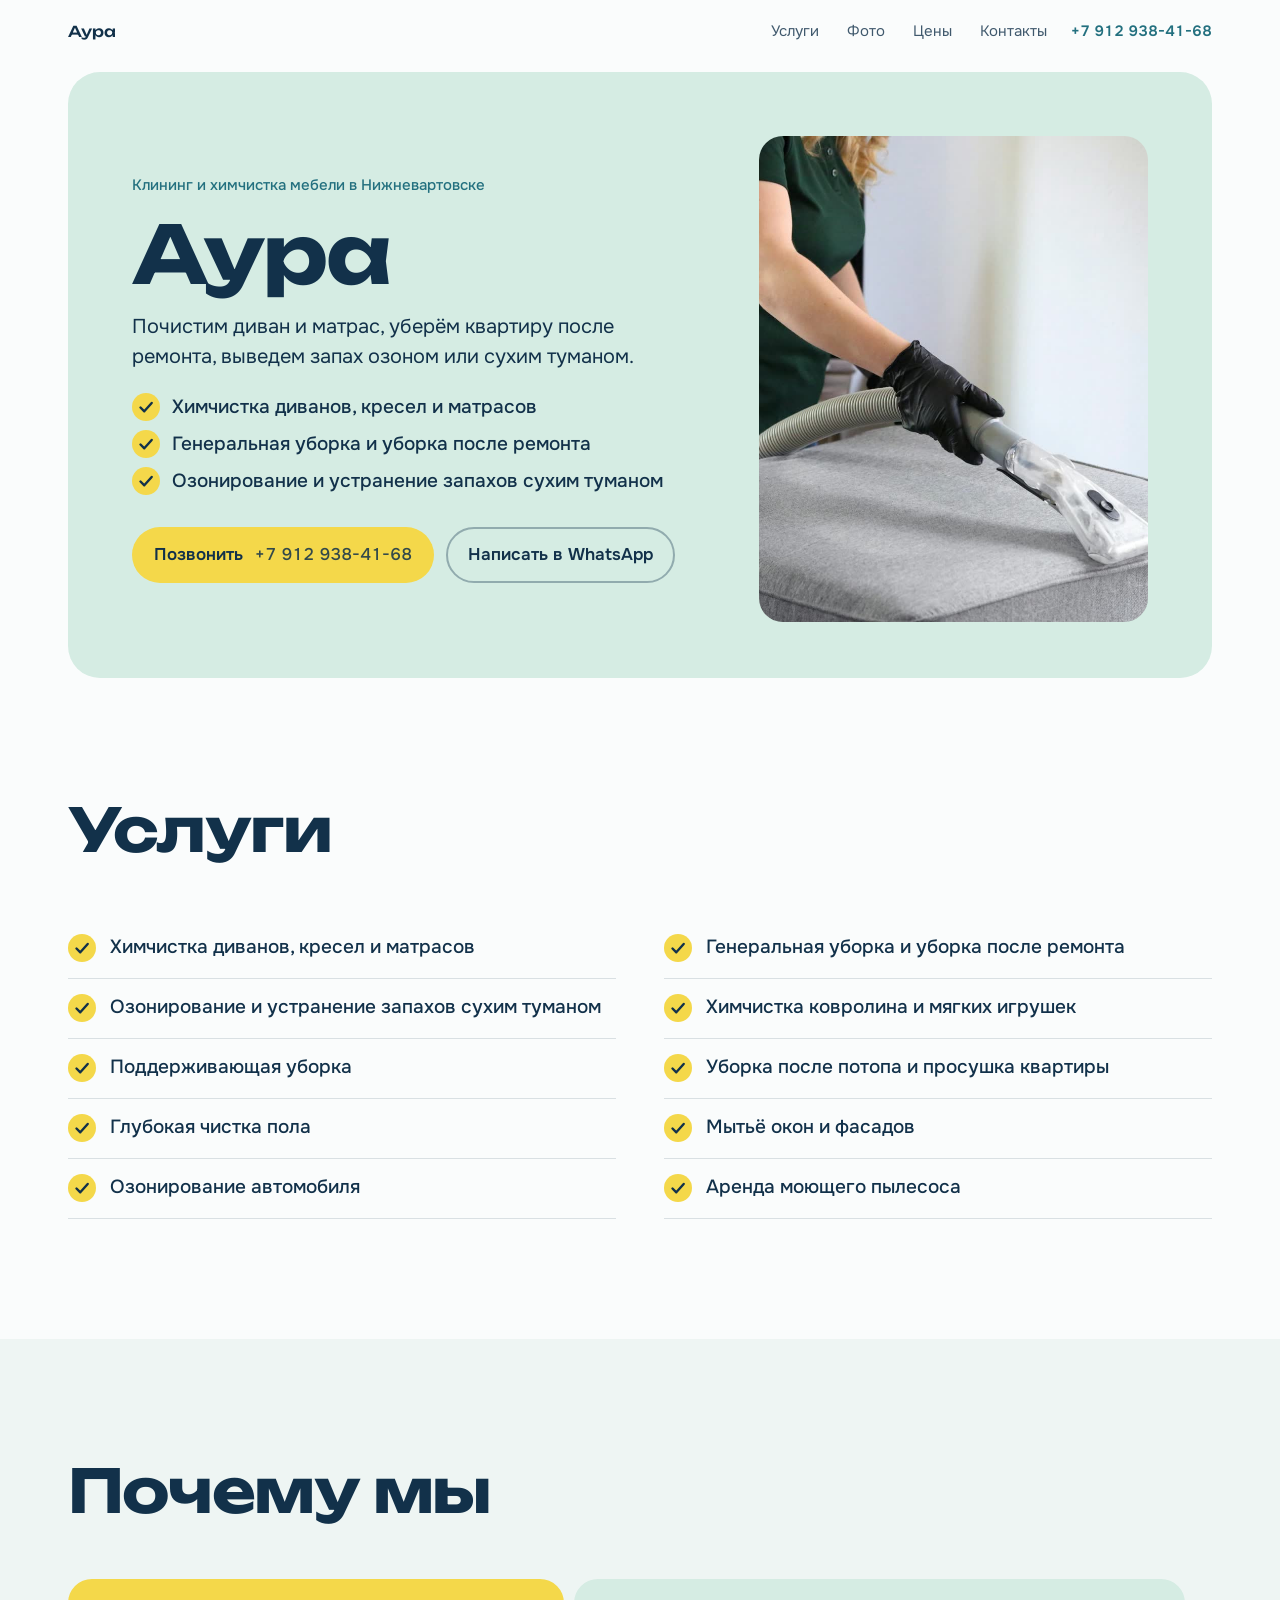
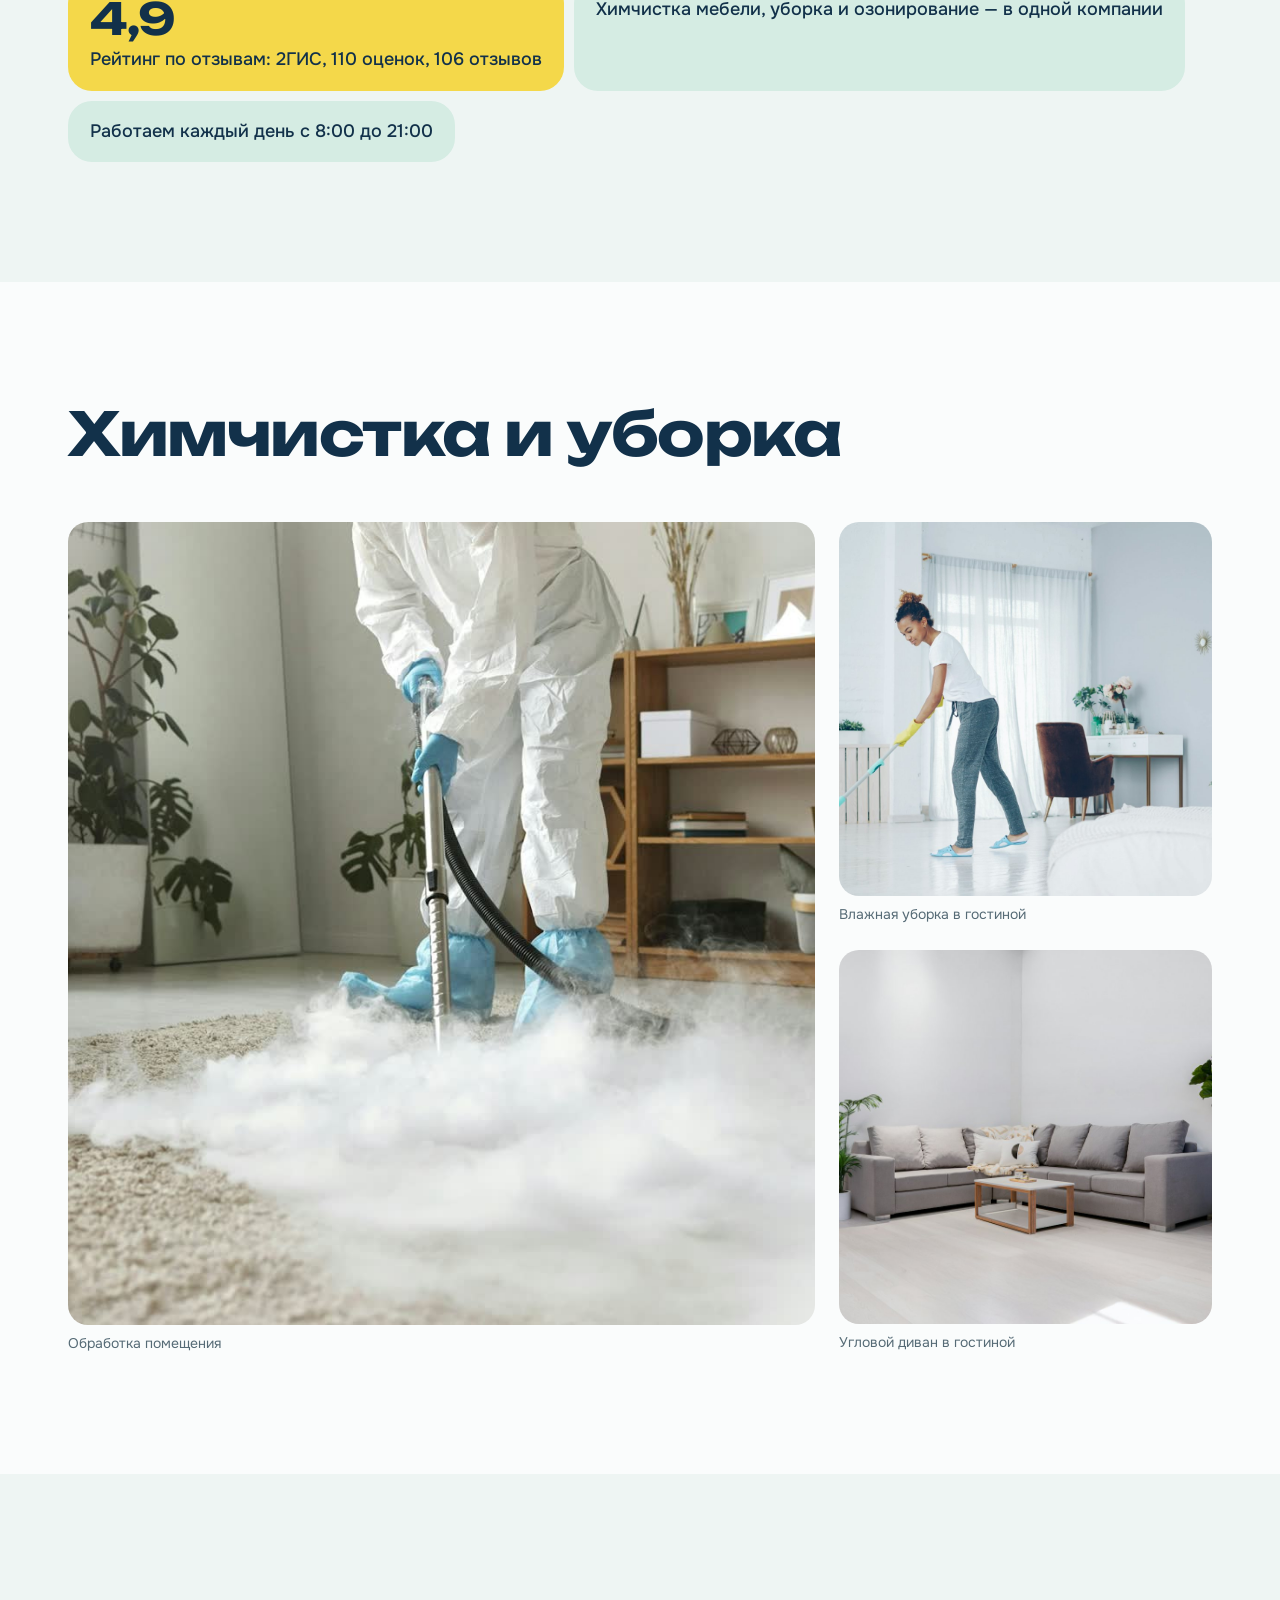
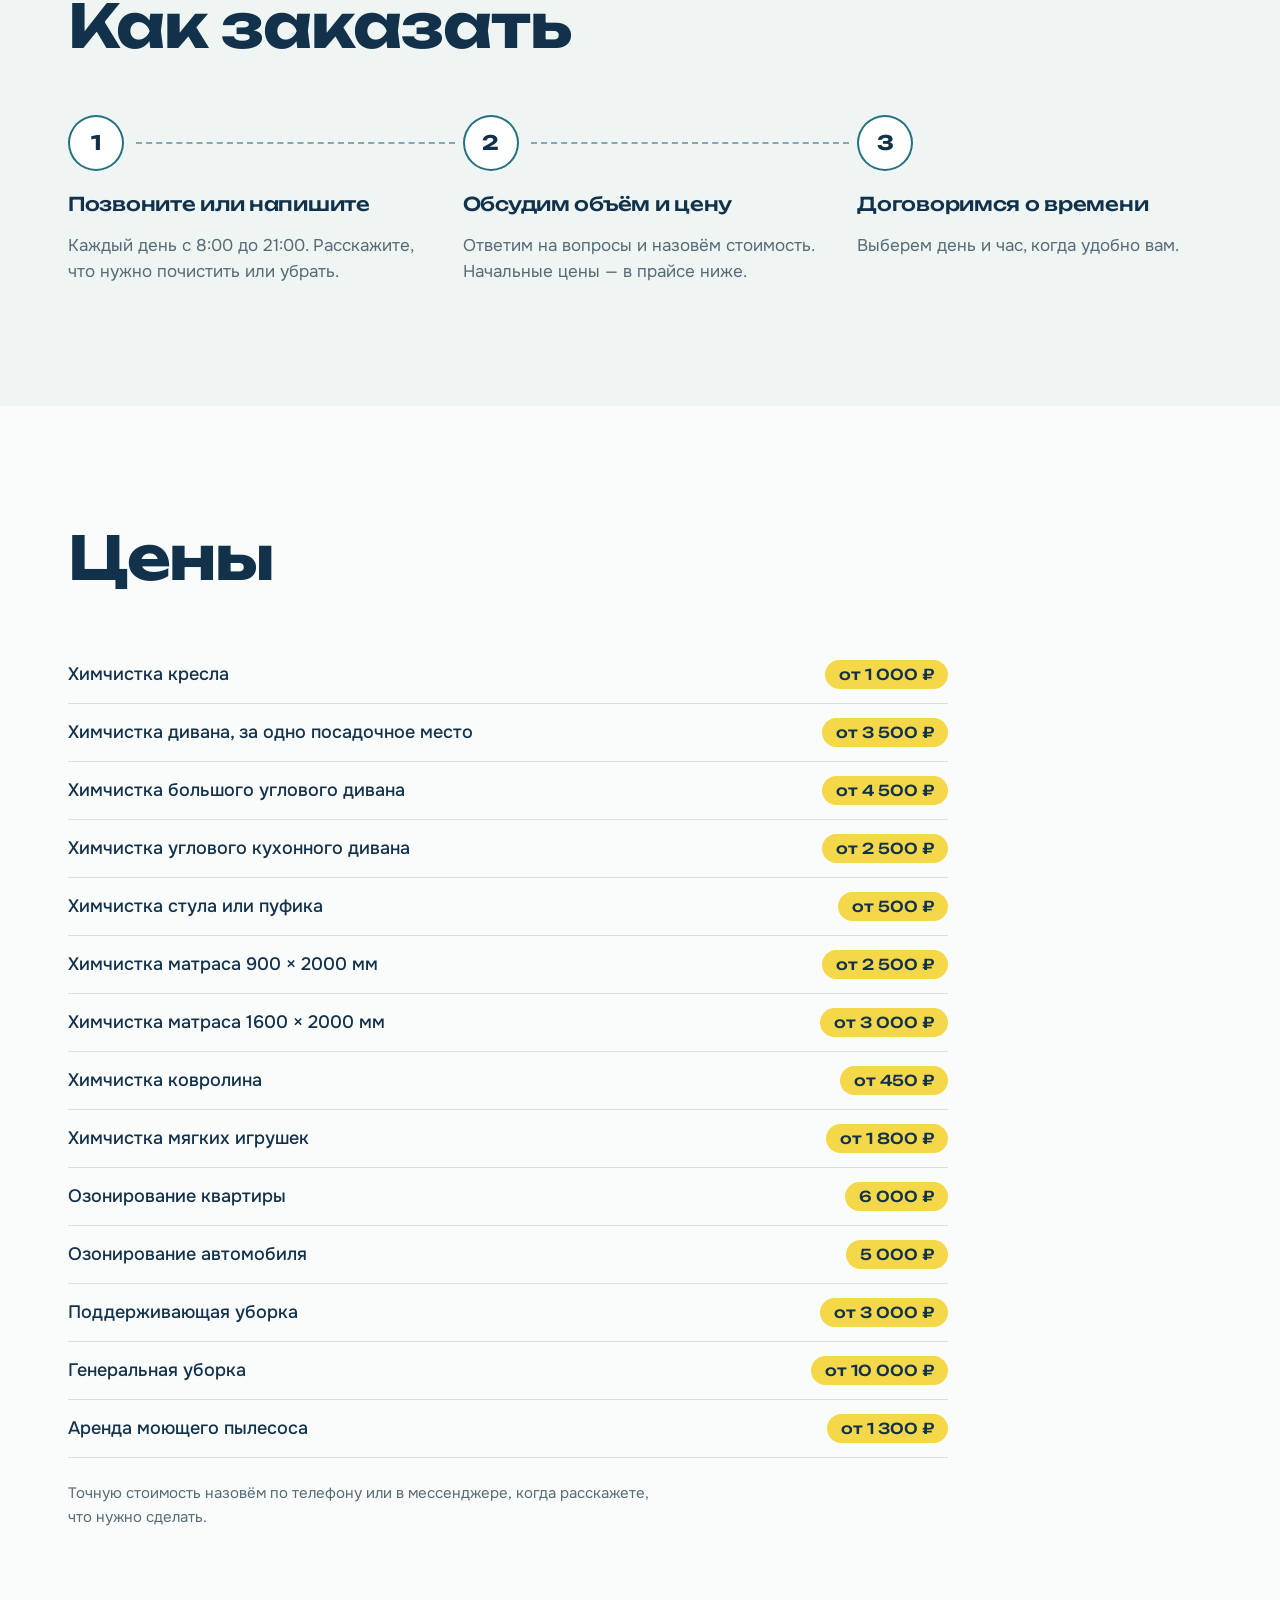
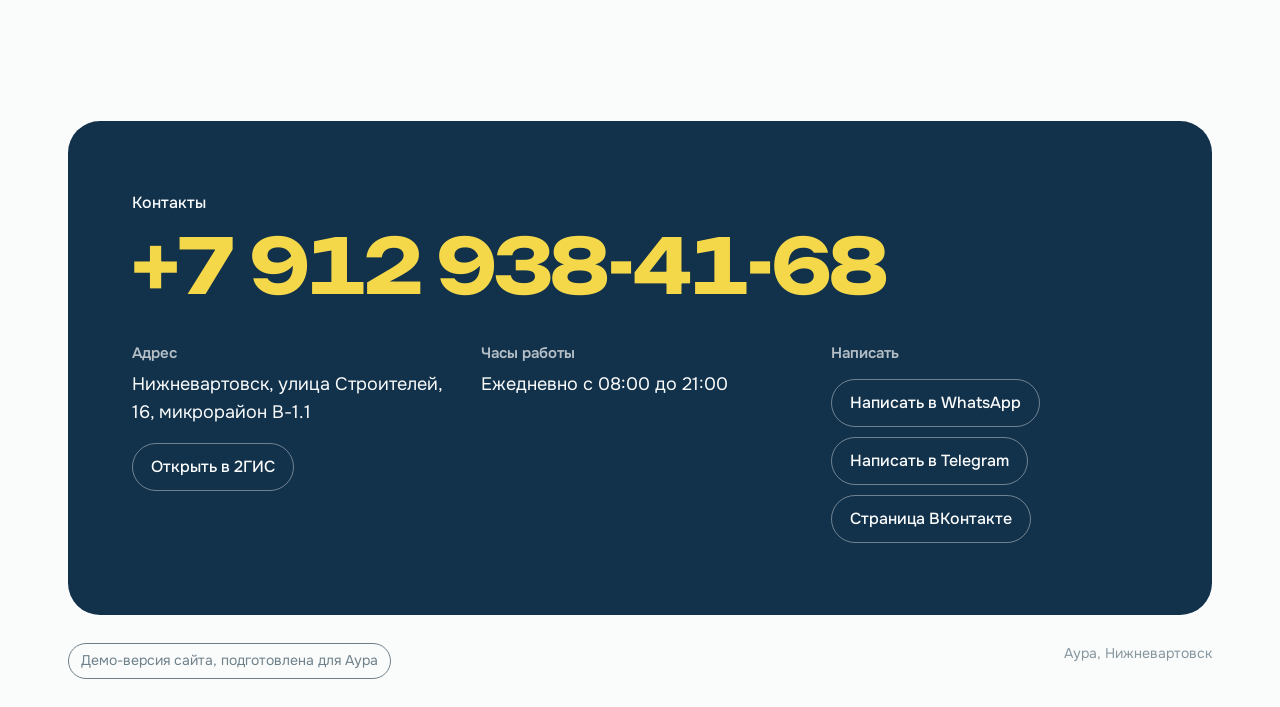
==== aura-klining-himchistka/index.html @ a1e63f05 "Демо: fabrika-stirki-kovrov-nv, aura-klining-himchistka Co-Authored-By: Claude Opus 5.5 <noreply@ant" ====
<!doctype html>
<html lang="ru" class="no-js">
<head>
<meta charset="utf-8">
<meta name="viewport" content="width=device-width, initial-scale=1, viewport-fit=cover">
<meta name="robots" content="noindex, nofollow">
<title>Аура — Нижневартовск</title>
<meta name="description" content="Клининг и химчистка мебели в Нижневартовске. Химчистка диванов, кресел и матрасов, Генеральная уборка и уборка после ремонта, Озонирование и устранение запахов сухим туманом Телефон +7 912 938-41-68.">
<meta name="theme-color" content="#FAFCFC">
<meta name="format-detection" content="telephone=no">
<link rel="preload" href="assets/fonts/unbounded-cyrillic-700-normal.woff2" as="font" type="font/woff2" crossorigin>
<link rel="preload" href="assets/fonts/onest-cyrillic-400-normal.woff2" as="font" type="font/woff2" crossorigin>
<link rel="stylesheet" href="assets/site.css">
<script>document.documentElement.className='js';</script>
</head>
<body class="theme-yasno">
<a class="skip" href="#main">К содержанию</a>

<header class="top">
  <div class="wrap top__in">
    <a class="top__brand" href="#top">Аура</a>
    <nav class="top__nav" aria-label="Разделы"><a href="#uslugi">Услуги</a><a href="#foto">Фото</a><a href="#ceny">Цены</a><a href="#kontakty">Контакты</a></nav>
    <a class="top__phone" href="tel:+79129384168">+7 912 938-41-68</a>
  </div>
</header>

<main id="main">
  <section class="hero" id="top">
    <div class="wrap hero__in">
      <div class="hero__text">
        <p class="hero__kicker" data-hero="1">Клининг и химчистка мебели в Нижневартовске</p>
        <h1 class="hero__title " data-hero="2">Аура</h1>
        <div class="dim" aria-hidden="true" data-hero="3"><i class="dim__t"></i><span class="dim__label">Нижневартовск</span><i class="dim__t"></i></div>
        <p class="hero__lead" data-hero="4">Почистим диван и матрас, уберём квартиру после ремонта, выведем запах озоном или сухим туманом.</p>
        <ul class="checks checks--hero" data-hero="5"><li style="--i:0"><svg class="check" viewBox="0 0 28 28" aria-hidden="true"><circle cx="14" cy="14" r="14"/><path d="M8.5 14.5l3.8 3.8 7.4-8.3"/></svg><span>Химчистка диванов, кресел и матрасов</span></li>
<li style="--i:1"><svg class="check" viewBox="0 0 28 28" aria-hidden="true"><circle cx="14" cy="14" r="14"/><path d="M8.5 14.5l3.8 3.8 7.4-8.3"/></svg><span>Генеральная уборка и уборка после ремонта</span></li>
<li style="--i:2"><svg class="check" viewBox="0 0 28 28" aria-hidden="true"><circle cx="14" cy="14" r="14"/><path d="M8.5 14.5l3.8 3.8 7.4-8.3"/></svg><span>Озонирование и устранение запахов сухим туманом</span></li></ul>
        <div class="hero__actions" data-hero="6">
          <a class="btn btn--primary" href="tel:+79129384168"><span class="btn__label">Позвонить</span><span class="btn__sub">+7 912 938-41-68</span></a>
          <a class="btn btn--ghost" href="https://wa.me/79163300329" target="_blank" rel="noopener">Написать в WhatsApp</a>
        </div>
      </div>
      <div class="hero__art hero__art--yasno" data-hero="art"><figure class="hero__photo"><img src="assets/img/hero-1.jpg" alt="Мастер в перчатках чистит серый пуф насадкой моющего пылесоса" width="960" height="960" fetchpriority="high" decoding="async" sizes="(min-width:960px) 40vw, 92vw"></figure></div>
    </div>
  </section>

  <section class="sec sec--services" id="uslugi">
    <div class="wrap">
      <h2 class="sec__title" data-reveal>Услуги</h2>
      <ul class="services" data-reveal><li class="services__item"><svg class="check" viewBox="0 0 28 28" aria-hidden="true"><circle cx="14" cy="14" r="14"/><path d="M8.5 14.5l3.8 3.8 7.4-8.3"/></svg><span>Химчистка диванов, кресел и матрасов</span></li>
<li class="services__item"><svg class="check" viewBox="0 0 28 28" aria-hidden="true"><circle cx="14" cy="14" r="14"/><path d="M8.5 14.5l3.8 3.8 7.4-8.3"/></svg><span>Генеральная уборка и уборка после ремонта</span></li>
<li class="services__item"><svg class="check" viewBox="0 0 28 28" aria-hidden="true"><circle cx="14" cy="14" r="14"/><path d="M8.5 14.5l3.8 3.8 7.4-8.3"/></svg><span>Озонирование и устранение запахов сухим туманом</span></li>
<li class="services__item"><svg class="check" viewBox="0 0 28 28" aria-hidden="true"><circle cx="14" cy="14" r="14"/><path d="M8.5 14.5l3.8 3.8 7.4-8.3"/></svg><span>Химчистка ковролина и мягких игрушек</span></li>
<li class="services__item"><svg class="check" viewBox="0 0 28 28" aria-hidden="true"><circle cx="14" cy="14" r="14"/><path d="M8.5 14.5l3.8 3.8 7.4-8.3"/></svg><span>Поддерживающая уборка</span></li>
<li class="services__item"><svg class="check" viewBox="0 0 28 28" aria-hidden="true"><circle cx="14" cy="14" r="14"/><path d="M8.5 14.5l3.8 3.8 7.4-8.3"/></svg><span>Уборка после потопа и просушка квартиры</span></li>
<li class="services__item"><svg class="check" viewBox="0 0 28 28" aria-hidden="true"><circle cx="14" cy="14" r="14"/><path d="M8.5 14.5l3.8 3.8 7.4-8.3"/></svg><span>Глубокая чистка пола</span></li>
<li class="services__item"><svg class="check" viewBox="0 0 28 28" aria-hidden="true"><circle cx="14" cy="14" r="14"/><path d="M8.5 14.5l3.8 3.8 7.4-8.3"/></svg><span>Мытьё окон и фасадов</span></li>
<li class="services__item"><svg class="check" viewBox="0 0 28 28" aria-hidden="true"><circle cx="14" cy="14" r="14"/><path d="M8.5 14.5l3.8 3.8 7.4-8.3"/></svg><span>Озонирование автомобиля</span></li>
<li class="services__item"><svg class="check" viewBox="0 0 28 28" aria-hidden="true"><circle cx="14" cy="14" r="14"/><path d="M8.5 14.5l3.8 3.8 7.4-8.3"/></svg><span>Аренда моющего пылесоса</span></li></ul>
    </div>
  </section>

  <section class="sec sec--facts sec--alt" id="pochemu-my">
    <div class="wrap">
      <h2 class="sec__title" data-reveal>Почему мы</h2>
      <ul class="facts" data-reveal><li class="facts__item facts__item--rating"><span class="facts__num">4,9</span>Рейтинг по отзывам: 2ГИС, 110 оценок, 106 отзывов</li>
<li class="facts__item">Химчистка мебели, уборка и озонирование — в одной компании</li>
<li class="facts__item">Работаем каждый день с 8:00 до 21:00</li></ul>
    </div>
  </section>

  <section class="sec sec--gallery" id="foto">
    <div class="wrap">
      <h2 class="sec__title" data-reveal>Химчистка и уборка</h2>
      <div class="gallery" data-reveal><figure class="gallery__item"><span class="gallery__frame"><img src="assets/img/work-1.jpg" alt="Человек в защитном костюме обрабатывает ковёр в комнате, по полу стелется туман" width="860" height="924" loading="lazy" decoding="async" sizes="(min-width:960px) 33vw, 50vw"></span><figcaption class="gallery__cap">Обработка помещения</figcaption></figure>
<figure class="gallery__item"><span class="gallery__frame"><img src="assets/img/work-2.jpg" alt="Девушка моет пол в светлой гостиной" width="1000" height="1000" loading="lazy" decoding="async" sizes="(min-width:960px) 33vw, 50vw"></span><figcaption class="gallery__cap">Влажная уборка в гостиной</figcaption></figure>
<figure class="gallery__item"><span class="gallery__frame"><img src="assets/img/work-3.jpg" alt="Серый угловой диван и журнальный столик в светлой комнате" width="800" height="800" loading="lazy" decoding="async" sizes="(min-width:960px) 33vw, 50vw"></span><figcaption class="gallery__cap">Угловой диван в гостиной</figcaption></figure></div>
    </div>
  </section>

  <section class="sec sec--steps sec--alt" id="kak-zakazat">
    <div class="wrap">
      <h2 class="sec__title" data-reveal>Как заказать</h2>
      <ol class="steps" data-reveal><li class="steps__item"><span class="steps__num">1</span><h3 class="steps__title">Позвоните или напишите</h3><p class="steps__text">Каждый день с 8:00 до 21:00. Расскажите, что нужно почистить или убрать.</p></li>
<li class="steps__item"><span class="steps__num">2</span><h3 class="steps__title">Обсудим объём и цену</h3><p class="steps__text">Ответим на вопросы и назовём стоимость. Начальные цены — в прайсе ниже.</p></li>
<li class="steps__item"><span class="steps__num">3</span><h3 class="steps__title">Договоримся о времени</h3><p class="steps__text">Выберем день и час, когда удобно вам.</p></li></ol>
    </div>
  </section>

  <section class="sec sec--prices" id="ceny">
    <div class="wrap">
      <h2 class="sec__title" data-reveal>Цены</h2>
      <div class="prices" data-reveal>
        <dl class="prices__list"><div class="prices__row"><dt>Химчистка кресла</dt><dd>от 1 000 ₽</dd></div>
<div class="prices__row"><dt>Химчистка дивана, за одно посадочное место</dt><dd>от 3 500 ₽</dd></div>
<div class="prices__row"><dt>Химчистка большого углового дивана</dt><dd>от 4 500 ₽</dd></div>
<div class="prices__row"><dt>Химчистка углового кухонного дивана</dt><dd>от 2 500 ₽</dd></div>
<div class="prices__row"><dt>Химчистка стула или пуфика</dt><dd>от 500 ₽</dd></div>
<div class="prices__row"><dt>Химчистка матраса 900 × 2000 мм</dt><dd>от 2 500 ₽</dd></div>
<div class="prices__row"><dt>Химчистка матраса 1600 × 2000 мм</dt><dd>от 3 000 ₽</dd></div>
<div class="prices__row"><dt>Химчистка ковролина</dt><dd>от 450 ₽</dd></div>
<div class="prices__row"><dt>Химчистка мягких игрушек</dt><dd>от 1 800 ₽</dd></div>
<div class="prices__row"><dt>Озонирование квартиры</dt><dd>6 000 ₽</dd></div>
<div class="prices__row"><dt>Озонирование автомобиля</dt><dd>5 000 ₽</dd></div>
<div class="prices__row"><dt>Поддерживающая уборка</dt><dd>от 3 000 ₽</dd></div>
<div class="prices__row"><dt>Генеральная уборка</dt><dd>от 10 000 ₽</dd></div>
<div class="prices__row"><dt>Аренда моющего пылесоса</dt><dd>от 1 300 ₽</dd></div></dl>
        <p class="prices__note">Точную стоимость назовём по телефону или в мессенджере, когда расскажете, что нужно сделать.</p>
      </div>
    </div>
  </section>

  <section class="sec sec--contacts" id="kontakty">
    <div class="wrap contacts">
      <h2 class="sec__title" data-reveal>Контакты</h2>
      <a class="contacts__phone" href="tel:+79129384168" data-reveal>+7 912 938-41-68</a>
      <div class="contacts__grid" data-reveal>
        <div class="contacts__item">
          <h3 class="contacts__label">Адрес</h3>
          <p class="contacts__value">Нижневартовск, улица Строителей, 16, микрорайон В-1.1</p>
          <p class="contacts__links"><a href="https://2gis.ru/nizhnevartovsk/firm/70000001079610407" target="_blank" rel="noopener">Открыть в 2ГИС</a></p>
        </div>
        <div class="contacts__item">
          <h3 class="contacts__label">Часы работы</h3>
          <p class="contacts__value contacts__hours">Ежедневно с 08:00 до 21:00</p>
        </div>
        <div class="contacts__item">
          <h3 class="contacts__label">Написать</h3>
          <p class="contacts__links"><a href="https://wa.me/79163300329" target="_blank" rel="noopener">Написать в WhatsApp</a>
<a href="https://t.me/+79163300329" target="_blank" rel="noopener">Написать в Telegram</a>
<a href="https://vk.com/auracleaningcompany" target="_blank" rel="noopener">Страница ВКонтакте</a></p>
        </div>
      </div>
    </div>
  </section>
</main>

<footer class="foot">
  <div class="wrap foot__in">
    <p class="foot__badge">Демо-версия сайта, подготовлена для Аура</p>
    <p class="foot__copy">Аура, Нижневартовск</p>
  </div>
</footer>

<nav class="dock" aria-label="Быстрая связь">
  <a class="dock__btn dock__btn--call" href="tel:+79129384168">Позвонить</a>
  <a class="dock__btn dock__btn--msg" href="https://wa.me/79163300329" target="_blank" rel="noopener">WhatsApp</a>
</nav>

<script src="assets/site.js" defer></script>
</body>
</html>
---- aura-klining-himchistka/assets/site.css ----
/* yasno — собрано design/build.mjs */
@font-face{font-family:'Unbounded';font-style:normal;font-weight:500;font-display:swap;src:url(fonts/unbounded-cyrillic-500-normal.woff2) format('woff2');unicode-range:U+0301,U+0400-045F,U+0490-0491,U+04B0-04B1,U+2116}
@font-face{font-family:'Unbounded';font-style:normal;font-weight:500;font-display:swap;src:url(fonts/unbounded-latin-ext-500-normal.woff2) format('woff2');unicode-range:U+0100-02BA,U+02BD-02C5,U+02C7-02CC,U+02CE-02D7,U+02DD-02FF,U+0304,U+0308,U+0329,U+1D00-1DBF,U+1E00-1E9F,U+1EF2-1EFF,U+2020,U+20A0-20AB,U+20AD-20C0,U+2113,U+2C60-2C7F,U+A720-A7FF}
@font-face{font-family:'Unbounded';font-style:normal;font-weight:500;font-display:swap;src:url(fonts/unbounded-latin-500-normal.woff2) format('woff2');unicode-range:U+0000-00FF,U+0131,U+0152-0153,U+02BB-02BC,U+02C6,U+02DA,U+02DC,U+0304,U+0308,U+0329,U+2000-206F,U+20AC,U+2122,U+2191,U+2193,U+2212,U+2215,U+FEFF,U+FFFD}
@font-face{font-family:'Unbounded';font-style:normal;font-weight:700;font-display:swap;src:url(fonts/unbounded-cyrillic-700-normal.woff2) format('woff2');unicode-range:U+0301,U+0400-045F,U+0490-0491,U+04B0-04B1,U+2116}
@font-face{font-family:'Unbounded';font-style:normal;font-weight:700;font-display:swap;src:url(fonts/unbounded-latin-ext-700-normal.woff2) format('woff2');unicode-range:U+0100-02BA,U+02BD-02C5,U+02C7-02CC,U+02CE-02D7,U+02DD-02FF,U+0304,U+0308,U+0329,U+1D00-1DBF,U+1E00-1E9F,U+1EF2-1EFF,U+2020,U+20A0-20AB,U+20AD-20C0,U+2113,U+2C60-2C7F,U+A720-A7FF}
@font-face{font-family:'Unbounded';font-style:normal;font-weight:700;font-display:swap;src:url(fonts/unbounded-latin-700-normal.woff2) format('woff2');unicode-range:U+0000-00FF,U+0131,U+0152-0153,U+02BB-02BC,U+02C6,U+02DA,U+02DC,U+0304,U+0308,U+0329,U+2000-206F,U+20AC,U+2122,U+2191,U+2193,U+2212,U+2215,U+FEFF,U+FFFD}
@font-face{font-family:'Onest';font-style:normal;font-weight:400;font-display:swap;src:url(fonts/onest-cyrillic-400-normal.woff2) format('woff2');unicode-range:U+0301,U+0400-045F,U+0490-0491,U+04B0-04B1,U+2116}
@font-face{font-family:'Onest';font-style:normal;font-weight:400;font-display:swap;src:url(fonts/onest-latin-ext-400-normal.woff2) format('woff2');unicode-range:U+0100-02BA,U+02BD-02C5,U+02C7-02CC,U+02CE-02D7,U+02DD-02FF,U+0304,U+0308,U+0329,U+1D00-1DBF,U+1E00-1E9F,U+1EF2-1EFF,U+2020,U+20A0-20AB,U+20AD-20C0,U+2113,U+2C60-2C7F,U+A720-A7FF}
@font-face{font-family:'Onest';font-style:normal;font-weight:400;font-display:swap;src:url(fonts/onest-latin-400-normal.woff2) format('woff2');unicode-range:U+0000-00FF,U+0131,U+0152-0153,U+02BB-02BC,U+02C6,U+02DA,U+02DC,U+0304,U+0308,U+0329,U+2000-206F,U+20AC,U+2122,U+2191,U+2193,U+2212,U+2215,U+FEFF,U+FFFD}
@font-face{font-family:'Onest';font-style:normal;font-weight:500;font-display:swap;src:url(fonts/onest-cyrillic-500-normal.woff2) format('woff2');unicode-range:U+0301,U+0400-045F,U+0490-0491,U+04B0-04B1,U+2116}
@font-face{font-family:'Onest';font-style:normal;font-weight:500;font-display:swap;src:url(fonts/onest-latin-ext-500-normal.woff2) format('woff2');unicode-range:U+0100-02BA,U+02BD-02C5,U+02C7-02CC,U+02CE-02D7,U+02DD-02FF,U+0304,U+0308,U+0329,U+1D00-1DBF,U+1E00-1E9F,U+1EF2-1EFF,U+2020,U+20A0-20AB,U+20AD-20C0,U+2113,U+2C60-2C7F,U+A720-A7FF}
@font-face{font-family:'Onest';font-style:normal;font-weight:500;font-display:swap;src:url(fonts/onest-latin-500-normal.woff2) format('woff2');unicode-range:U+0000-00FF,U+0131,U+0152-0153,U+02BB-02BC,U+02C6,U+02DA,U+02DC,U+0304,U+0308,U+0329,U+2000-206F,U+20AC,U+2122,U+2191,U+2193,U+2212,U+2215,U+FEFF,U+FFFD}
@font-face{font-family:'Onest';font-style:normal;font-weight:600;font-display:swap;src:url(fonts/onest-cyrillic-600-normal.woff2) format('woff2');unicode-range:U+0301,U+0400-045F,U+0490-0491,U+04B0-04B1,U+2116}
@font-face{font-family:'Onest';font-style:normal;font-weight:600;font-display:swap;src:url(fonts/onest-latin-ext-600-normal.woff2) format('woff2');unicode-range:U+0100-02BA,U+02BD-02C5,U+02C7-02CC,U+02CE-02D7,U+02DD-02FF,U+0304,U+0308,U+0329,U+1D00-1DBF,U+1E00-1E9F,U+1EF2-1EFF,U+2020,U+20A0-20AB,U+20AD-20C0,U+2113,U+2C60-2C7F,U+A720-A7FF}
@font-face{font-family:'Onest';font-style:normal;font-weight:600;font-display:swap;src:url(fonts/onest-latin-600-normal.woff2) format('woff2');unicode-range:U+0000-00FF,U+0131,U+0152-0153,U+02BB-02BC,U+02C6,U+02DA,U+02DC,U+0304,U+0308,U+0329,U+2000-206F,U+20AC,U+2122,U+2191,U+2193,U+2212,U+2215,U+FEFF,U+FFFD}
/* ===== base.css — общая структура для всех тем. Цвета и шрифты задаёт тема. ===== */
*,*::before,*::after{box-sizing:border-box}
html{-webkit-text-size-adjust:100%;text-size-adjust:100%;scroll-behavior:smooth;scroll-padding-top:16px}
body{margin:0;background:var(--bg);color:var(--ink);font-family:var(--font-body);font-size:17px;line-height:1.55;
  -webkit-font-smoothing:antialiased;text-rendering:optimizeLegibility;font-kerning:normal}
img{display:block;max-width:100%;height:auto}
a{color:inherit}
h1,h2,h3,p,ul,ol,dl,dd,figure{margin:0;padding:0}
ul,ol{list-style:none}
:focus-visible{outline:3px solid var(--focus);outline-offset:3px;border-radius:2px}
.skip{position:absolute;left:12px;top:-60px;z-index:50;padding:10px 16px;background:var(--ink);color:var(--bg);text-decoration:none}
.skip:focus{top:12px}

:root{--gutter:16px;--maxw:1280px;--sec-pad:72px;--dock-h:0px}
@media (min-width:960px){:root{--gutter:56px;--sec-pad:120px}}
.wrap{width:100%;max-width:var(--maxw);margin:0 auto;padding:0 var(--gutter)}

/* ---- header ---- */
.top{position:relative;z-index:5}
.top__in{display:flex;align-items:center;gap:24px;min-height:64px}
.top__brand{font-weight:600;text-decoration:none;font-size:15px;line-height:1.2;max-width:60%;
  overflow:hidden;text-overflow:ellipsis;white-space:nowrap}
.top__nav{display:none;margin-left:auto;gap:28px}
.top__nav a{text-decoration:none;font-size:15px;opacity:.8}
.top__nav a:hover{opacity:1;text-decoration:underline;text-underline-offset:4px}
.top__phone{margin-left:auto;font-weight:600;font-size:15px;text-decoration:none;white-space:nowrap;font-variant-numeric:tabular-nums}
@media (min-width:960px){.top__nav{display:flex}.top__phone{margin-left:0}}

/* ---- hero ---- */
.hero{position:relative}
.hero__in{display:grid;gap:40px;padding-top:32px;padding-bottom:56px}
.hero__text{min-width:0}
.hero__title{font-family:var(--font-display);text-wrap:balance;overflow-wrap:break-word;hyphens:manual}
.hero__lead{max-width:34em;font-size:18px;line-height:1.5;margin-top:20px;text-wrap:pretty}
.hero__actions{display:flex;flex-wrap:wrap;gap:12px;margin-top:32px}
.hero__art{min-width:0}
.hero__art:empty{display:none}
.dim{display:none}
@media (min-width:960px){
  .hero__in{grid-template-columns:minmax(0,7fr) minmax(0,5fr);align-items:end;gap:64px;padding-top:56px;padding-bottom:96px}
}

/* ---- buttons ---- */
.btn{display:inline-flex;align-items:center;justify-content:center;gap:12px;min-height:56px;padding:0 26px;
  font:600 17px/1.1 var(--font-body);text-decoration:none;border:2px solid transparent;border-radius:var(--r-btn);
  cursor:pointer;transition:background-color .2s,color .2s,border-color .2s,transform .2s}
.btn:active{transform:translateY(1px)}
.btn--primary{background:var(--accent);color:var(--on-accent)}
.btn--ghost{border-color:currentColor;background:transparent}
.btn__sub{font-weight:500;opacity:.85;font-variant-numeric:tabular-nums;white-space:nowrap}

/* ---- sections ---- */
.sec{padding:var(--sec-pad) 0}
.sec__title{font-family:var(--font-display);text-wrap:balance;margin-bottom:32px}
@media (min-width:960px){.sec__title{margin-bottom:56px}}

.services,.facts,.steps,.prices__list{display:grid}
.services__item{display:flex;align-items:flex-start;gap:14px}
.check{flex:none;display:none}
.facts__item{max-width:36em}
.steps__item{display:grid;gap:8px;align-content:start}
.steps__text{max-width:30em}
.prices{max-width:880px}
.prices__row{display:flex;align-items:baseline;justify-content:space-between;gap:16px}
.prices__row dt{min-width:0}
.prices__row dd{flex:none;white-space:nowrap;font-variant-numeric:tabular-nums}
.prices__note{margin-top:24px;font-size:15px;color:var(--muted);max-width:40em}

/* gallery */
.gallery{display:grid;gap:12px;grid-template-columns:repeat(2,minmax(0,1fr))}
.gallery__item{margin:0;min-width:0}
.gallery__frame{position:relative;display:block}
.gallery__item img{width:100%;height:100%;object-fit:cover;aspect-ratio:4/5}
.gallery__cap{font-size:14px;color:var(--muted);margin-top:8px}
@media (min-width:960px){.gallery{grid-template-columns:repeat(3,minmax(0,1fr));gap:24px}}

.band{margin:0}
.band img{width:100%;aspect-ratio:16/10;object-fit:cover}
@media (min-width:960px){.band img{aspect-ratio:21/8}}

/* ---- contacts ---- */
.contacts__phone{display:inline-block;font-family:var(--font-display);text-decoration:none;
  font-variant-numeric:tabular-nums;line-height:1;margin-bottom:40px;white-space:nowrap}
.contacts__grid{display:grid;gap:32px}
.contacts__label{font:600 15px/1.3 var(--font-body);opacity:.7;margin-bottom:8px}
.contacts__value{font-size:18px;max-width:22em}
.contacts__links{display:flex;flex-wrap:wrap;gap:10px;margin-top:16px}
.contacts__links a{display:inline-flex;align-items:center;min-height:48px;padding:0 18px;text-decoration:none;
  border:1.5px solid currentColor;border-radius:var(--r-btn);font-weight:500;font-size:16px}
@media (min-width:720px){.contacts__grid{grid-template-columns:repeat(3,minmax(0,1fr))}}

/* ---- footer + demo badge ---- */
.foot{padding:28px 0 calc(28px + var(--dock-h))}
.foot__in{display:flex;flex-wrap:wrap;justify-content:space-between;gap:12px;font-size:14px}
.foot__badge{display:inline-block;padding:6px 12px;border:1px solid currentColor;border-radius:var(--r-btn);opacity:.85}
.foot__copy{opacity:.7}

/* ---- sticky mobile dock ---- */
.dock{position:fixed;left:0;right:0;bottom:0;z-index:20;display:flex;gap:8px;
  padding:8px var(--gutter) calc(8px + env(safe-area-inset-bottom));background:var(--dock-bg);
  box-shadow:0 -1px 0 var(--line)}
.dock__btn{flex:1 1 0;display:flex;align-items:center;justify-content:center;min-height:52px;
  font:600 17px/1 var(--font-body);text-decoration:none;border-radius:var(--r-btn)}
.dock__btn--call{background:var(--accent);color:var(--on-accent)}
.dock__btn--msg{background:var(--dock-msg-bg);color:var(--dock-msg-ink)}
@media (max-width:959px){:root{--dock-h:68px}}
@media (min-width:960px){.dock{display:none}}

/* ---- motion: one hero sequence + soft reveal ---- */
@keyframes rise{from{opacity:0;transform:translateY(14px)}to{opacity:1;transform:none}}
html.js [data-hero]{animation:rise .8s cubic-bezier(.2,.7,.2,1) both}
html.js [data-hero="2"]{animation-delay:.08s}
html.js [data-hero="3"]{animation-delay:.2s}
html.js [data-hero="4"]{animation-delay:.28s}
html.js [data-hero="5"]{animation-delay:.36s}
html.js [data-hero="6"]{animation-delay:.44s}
html.js [data-hero="art"]{animation-delay:.15s}
html.js [data-reveal]{opacity:0;transform:translateY(12px);transition:opacity .7s ease,transform .7s cubic-bezier(.2,.7,.2,1)}
html.js [data-reveal].is-in{opacity:1;transform:none}
html.static [data-hero],html.static [data-reveal]{animation:none!important;transition:none!important;opacity:1!important;transform:none!important}
@media (prefers-reduced-motion:reduce){
  html{scroll-behavior:auto}
  html.js [data-hero],html.js [data-reveal],html.js [data-hero] *{animation:none!important;transition:none!important;opacity:1!important;transform:none!important}
}
html.static *,html.static *::before,html.static *::after{animation:none!important;transition:none!important}
.sec--alt{background:var(--alt,var(--surface))}
@media (max-width:599px){.hero__actions .btn{flex:1 1 100%}}
html.js .dock{transform:translateY(110%);transition:transform .35s cubic-bezier(.2,.7,.2,1)}
html.js.dock-on .dock{transform:none}
@media (prefers-reduced-motion:reduce){html.js .dock{transition:none}}

/* ===== Тема «Ясно»: светлая служба, широкий округлый гротеск, чек-лист ===== */
body.theme-yasno{
  --bg:#FAFCFC;--surface:#D5ECE3;--ink:#12314A;--muted:#566B76;
  --accent:#F4D84A;--on-accent:#12314A;--wave:#23707F;--focus:#23707F;
  --line:rgba(18,49,74,.14);
  --font-display:'Unbounded','Arial Black',system-ui,sans-serif;
  --font-body:'Onest',system-ui,-apple-system,'Segoe UI',sans-serif;
  --r-btn:999px;--r-panel:32px;--r-photo:20px;--maxw:1240px;
  --dock-bg:#FAFCFC;--dock-msg-bg:#12314A;--dock-msg-ink:#FAFCFC;
}
@media (min-width:960px){body.theme-yasno{--gutter:48px}}
.theme-yasno .top__brand{font:500 15px/1.2 var(--font-display);letter-spacing:-.01em}
.theme-yasno .top__phone{color:var(--wave)}
.theme-yasno .btn--primary:hover{background:#FBE27A}
.theme-yasno .btn--ghost{border-color:rgba(18,49,74,.35)}
.theme-yasno .btn--ghost:hover{border-color:var(--ink)}

/* hero: мятная плоскость */
.theme-yasno .hero{padding:0 var(--gutter)}
.theme-yasno .hero__in{max-width:calc(var(--maxw) - 2 * var(--gutter));background:var(--surface);border-radius:var(--r-panel);
  padding:30px 22px 26px;margin-top:4px}
.theme-yasno .hero__kicker{display:inline-block;font-weight:500;font-size:15px;color:var(--wave);
  background:var(--bg);padding:6px 14px;border-radius:999px;margin-bottom:18px}
.theme-yasno .hero__title{font-weight:700;font-size:clamp(32px,9vw,80px);line-height:1.06;letter-spacing:-.025em}
.theme-yasno .hero__title.title--long{font-size:clamp(27px,7.4vw,64px)}
.theme-yasno .hero__lead{font-size:18px;color:var(--ink);margin-top:16px}
@media (min-width:960px){
  .theme-yasno .hero__in{padding:64px 64px 56px;margin-top:8px}
}

/* галочки */
.theme-yasno .check{display:block;width:28px;height:28px;margin-top:-1px}
.theme-yasno .check circle{fill:var(--accent)}
.theme-yasno .check path{fill:none;stroke:var(--ink);stroke-width:2.4;stroke-linecap:round;stroke-linejoin:round;stroke-dasharray:20;stroke-dashoffset:0}
@keyframes yas-tick{from{stroke-dashoffset:20}to{stroke-dashoffset:0}}
@keyframes yas-dot{from{transform:scale(.4);opacity:0}to{transform:none;opacity:1}}
html.js .theme-yasno .checks--hero .check circle{transform-origin:center;animation:yas-dot .35s cubic-bezier(.3,1.4,.5,1) both;animation-delay:calc(.55s + var(--i,0) * .22s)}
html.js .theme-yasno .checks--hero .check path{animation:yas-tick .4s ease-out both;animation-delay:calc(.75s + var(--i,0) * .22s)}
.theme-yasno .checks--hero{display:grid;gap:10px;margin-top:22px}
.theme-yasno .checks--hero li{display:flex;align-items:flex-start;gap:12px;font-weight:500;font-size:17px;line-height:1.4}

/* hero art: фото или талон */
.theme-yasno .hero__photo{border-radius:24px;overflow:hidden;aspect-ratio:4/3;margin:0}
.theme-yasno .hero__photo img{width:100%;height:100%;object-fit:cover}
.theme-yasno .ticket{background:var(--bg);border-radius:24px;padding:22px 22px 8px}
.theme-yasno .ticket__row{padding:12px 0;border-bottom:1px dashed rgba(18,49,74,.25)}
.theme-yasno .ticket__row:last-child{border-bottom:0}
.theme-yasno .ticket__k{font-size:14px;color:var(--muted)}
.theme-yasno .ticket__v{font-weight:500;font-size:17px;line-height:1.4}
.theme-yasno .ticket__v a{text-decoration:none}
.theme-yasno .ticket__big{font:700 24px/1.15 var(--font-display);letter-spacing:-.02em}
@media (min-width:960px){.theme-yasno .hero__in{align-items:center}.theme-yasno .hero__photo{aspect-ratio:4/5}}

/* sections */
.theme-yasno .sec__title{font-weight:700;font-size:clamp(30px,7.8vw,60px);line-height:1.08;letter-spacing:-.025em}
.theme-yasno .services{gap:0}
.theme-yasno .services__item{padding:16px 0;border-bottom:1px solid var(--line);font-weight:500;font-size:19px;line-height:1.35}
@media (min-width:960px){.theme-yasno .services{grid-template-columns:1fr 1fr;column-gap:48px}}

.theme-yasno .facts{display:flex;flex-wrap:wrap;gap:10px}
.theme-yasno .facts__item{background:var(--surface);border-radius:24px;padding:18px 22px;font-weight:500;font-size:18px;line-height:1.4;max-width:100%}
.theme-yasno .facts__item--rating{background:var(--accent)}
.theme-yasno .facts__num{display:block;font:700 44px/1 var(--font-display);letter-spacing:-.03em;margin-bottom:6px}

.theme-yasno .gallery__item img{border-radius:var(--r-photo);aspect-ratio:1/1}
.theme-yasno .gallery__item:first-child{grid-column:1 / -1}
.theme-yasno .gallery__item:first-child img{aspect-ratio:16/10}
@media (min-width:960px){
  .theme-yasno .gallery{grid-template-columns:2fr 1fr}
  .theme-yasno .gallery__item:first-child{grid-column:1;grid-row:span 2}
  .theme-yasno .gallery__item:first-child img{aspect-ratio:auto;height:100%}
}

/* steps: капсулы с пунктиром */
.theme-yasno .steps{position:relative;gap:28px}
.theme-yasno .steps::before{content:"";position:absolute;left:27px;top:28px;bottom:28px;border-left:2px dashed var(--wave);opacity:.5}
.theme-yasno .steps__item{position:relative;grid-template-columns:56px 1fr;column-gap:18px}
.theme-yasno .steps__num{grid-row:1 / span 2;display:grid;place-items:center;width:56px;height:56px;border-radius:50%;
  background:var(--surface);font:700 20px/1 var(--font-display);box-shadow:0 0 0 6px var(--bg)}
.theme-yasno .steps__title{font:500 19px/1.25 var(--font-display);letter-spacing:-.015em;padding-top:6px}
.theme-yasno .steps__text{color:var(--muted)}
@media (min-width:960px){
  .theme-yasno .steps{grid-template-columns:repeat(3,1fr);gap:40px}
  .theme-yasno .steps::before{left:28px;right:28px;top:27px;bottom:auto;border-left:0;border-top:2px dashed var(--wave)}
  .theme-yasno .steps__item{grid-template-columns:1fr;row-gap:16px}
  .theme-yasno .steps__num{grid-row:auto}
}

.theme-yasno .prices__row{padding:14px 0;border-bottom:1px solid var(--line)}
.theme-yasno .prices__row dt{font-weight:500;font-size:18px;line-height:1.35}
.theme-yasno .prices__row dd{background:var(--accent);border-radius:999px;padding:7px 14px;font:500 15px/1 var(--font-display)}

/* contacts: тёмная плоскость */
.theme-yasno .sec--contacts{padding:16px var(--gutter) 0}
.theme-yasno .contacts{max-width:calc(var(--maxw) - 2 * var(--gutter));background:var(--ink);color:var(--bg);border-radius:var(--r-panel);padding:40px 22px}
.theme-yasno .contacts__phone{font-weight:700;font-size:clamp(28px,7.6vw,76px);letter-spacing:-.03em;color:var(--accent)}
.theme-yasno .contacts__links a{border-color:rgba(250,252,252,.4)}
.theme-yasno .contacts__links a:hover{background:var(--bg);color:var(--ink)}
@media (min-width:960px){.theme-yasno .contacts{padding:72px 64px}}
.theme-yasno .foot{color:var(--muted)}
.theme-yasno .dock__btn--call{color:var(--ink)}

/* --- правки после скриншотов --- */
body.theme-yasno{--alt:#EEF5F3}
.theme-yasno .hero__kicker{display:block;background:none;padding:0;border-radius:0;margin-bottom:14px}
.theme-yasno .hero__title.title--xlong{font-size:clamp(24px,6.4vw,54px)}
.theme-yasno .steps::before{display:none}
.theme-yasno .steps__num{background:#fff;box-shadow:inset 0 0 0 2px var(--wave)}
.theme-yasno .steps__item:not(:last-child)::after{content:"";position:absolute;left:27px;top:64px;bottom:-22px;border-left:2px dashed var(--wave);opacity:.55}
.theme-yasno .sec--contacts{padding-top:40px}
.theme-yasno .sec--contacts .sec__title{font:500 16px/1.3 var(--font-body);letter-spacing:0;opacity:.75;margin-bottom:14px}
.theme-yasno .ticket__big a{white-space:nowrap}
@media (min-width:960px){
  .theme-yasno .steps__item:not(:last-child)::after{left:68px;right:-32px;top:27px;bottom:auto;border-left:0;border-top:2px dashed var(--wave)}
  .theme-yasno .hero__in{grid-template-columns:minmax(0,1.45fr) minmax(0,1fr)}
  .theme-yasno .btn{padding:0 20px}
  .theme-yasno .hero__lead{font-size:20px}
  .theme-yasno .checks--hero li{font-size:19px}
  .theme-yasno .ticket{padding:30px 32px 14px}
  .theme-yasno .ticket__v.ticket__big{font-size:30px}
  .theme-yasno .ticket__v{font-size:18px}
  .theme-yasno .sec--contacts{padding-top:72px}
}
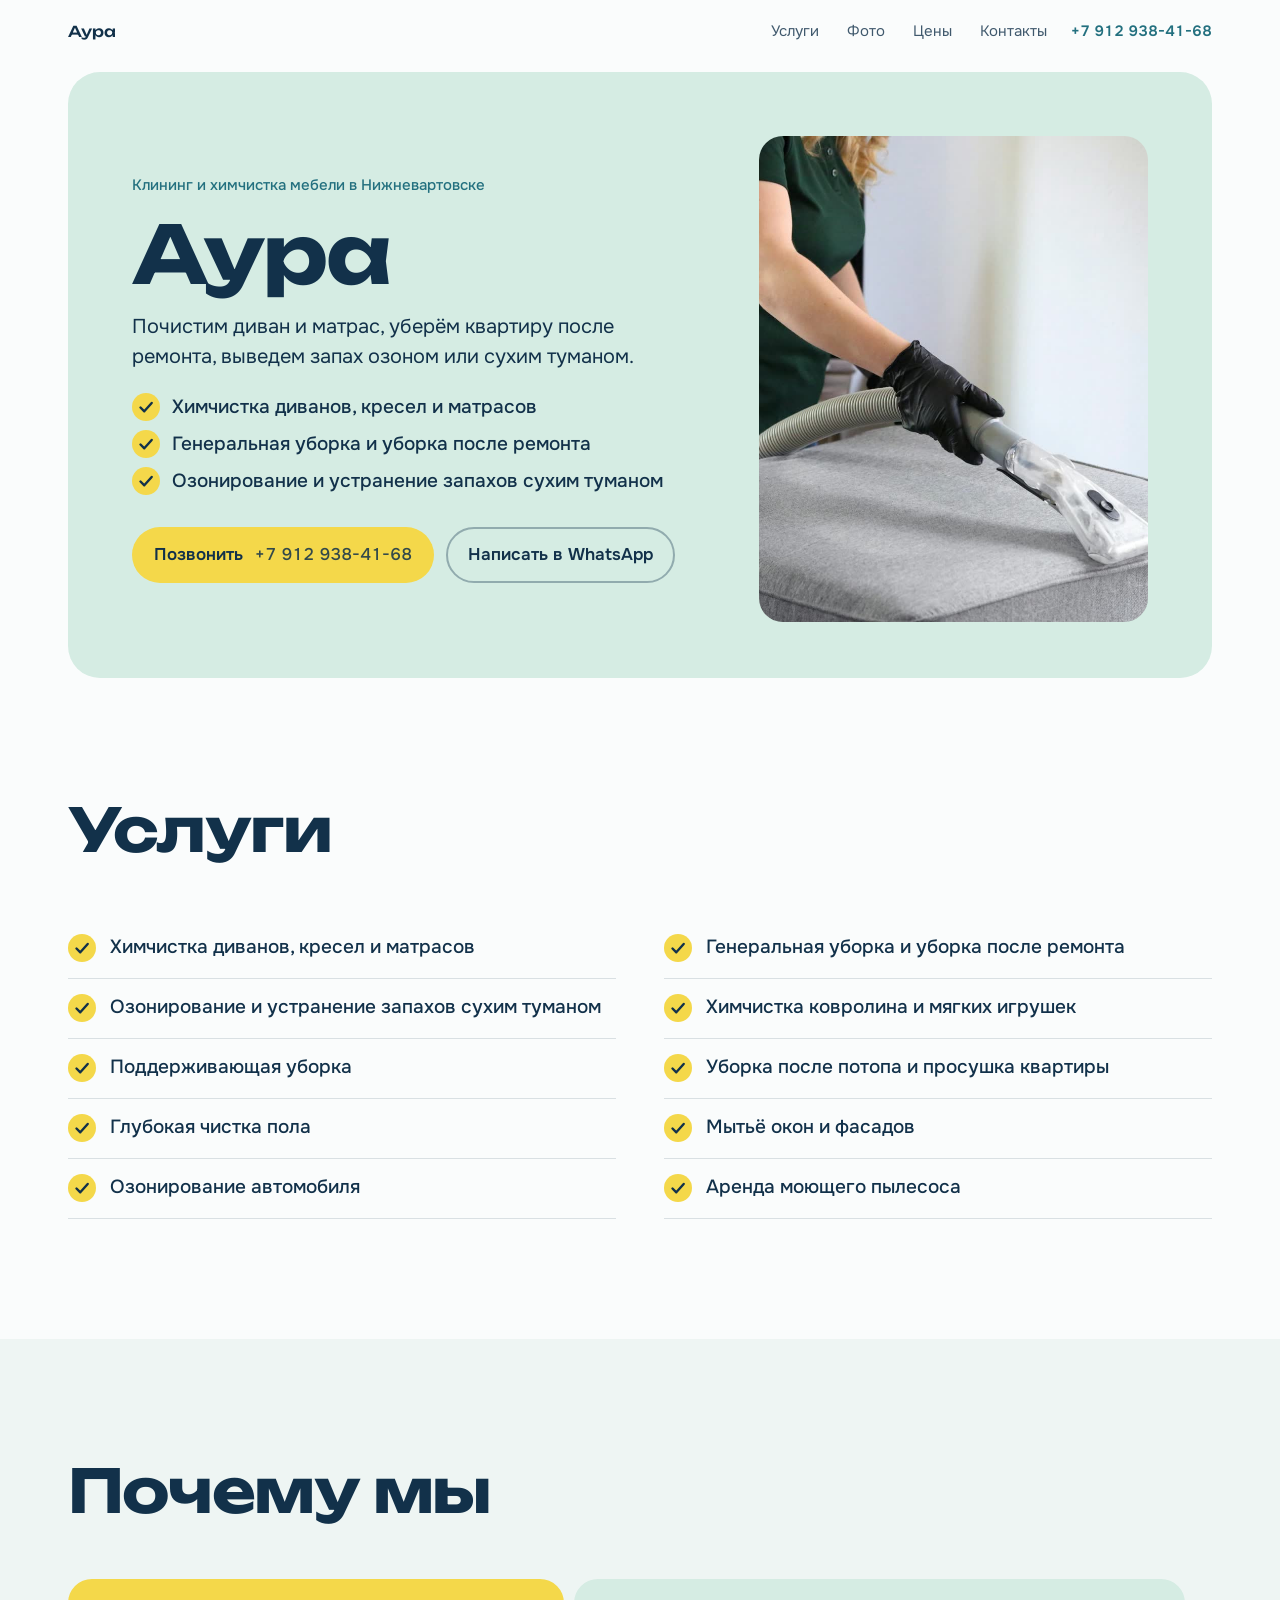
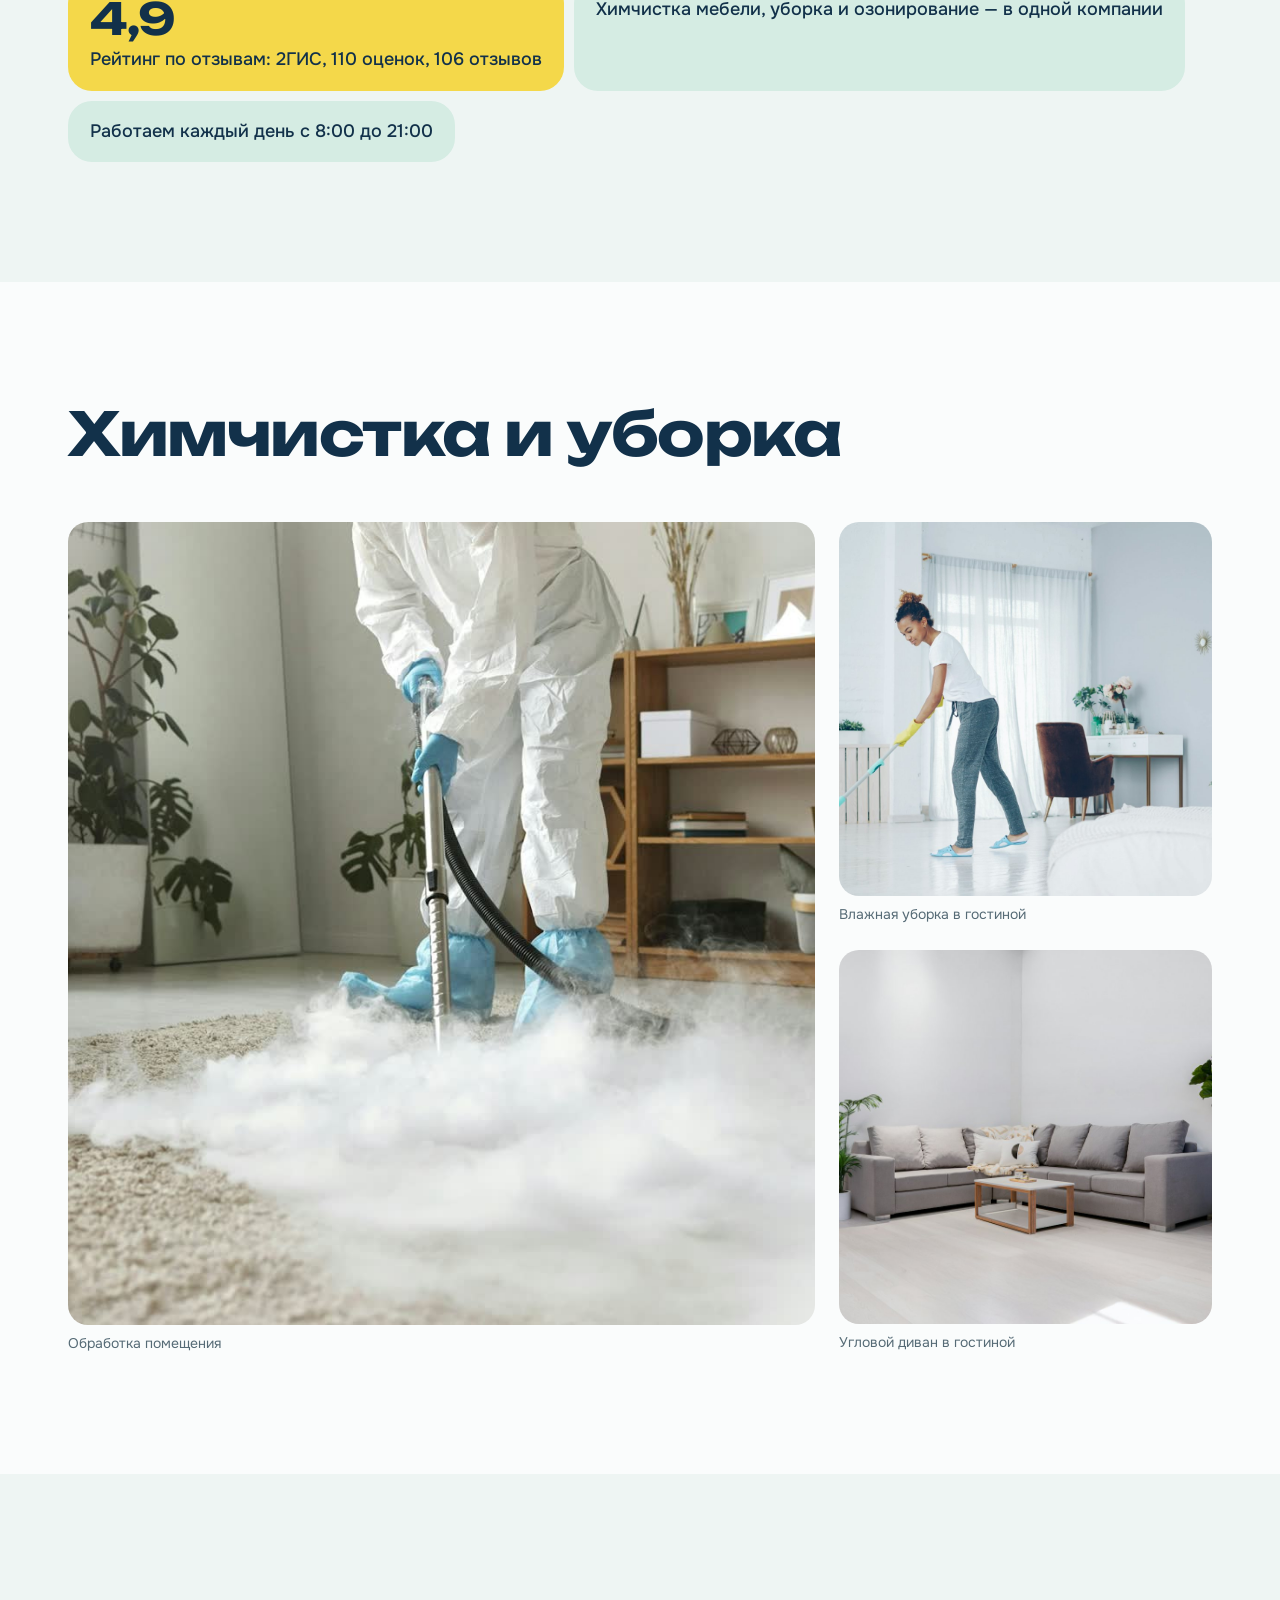
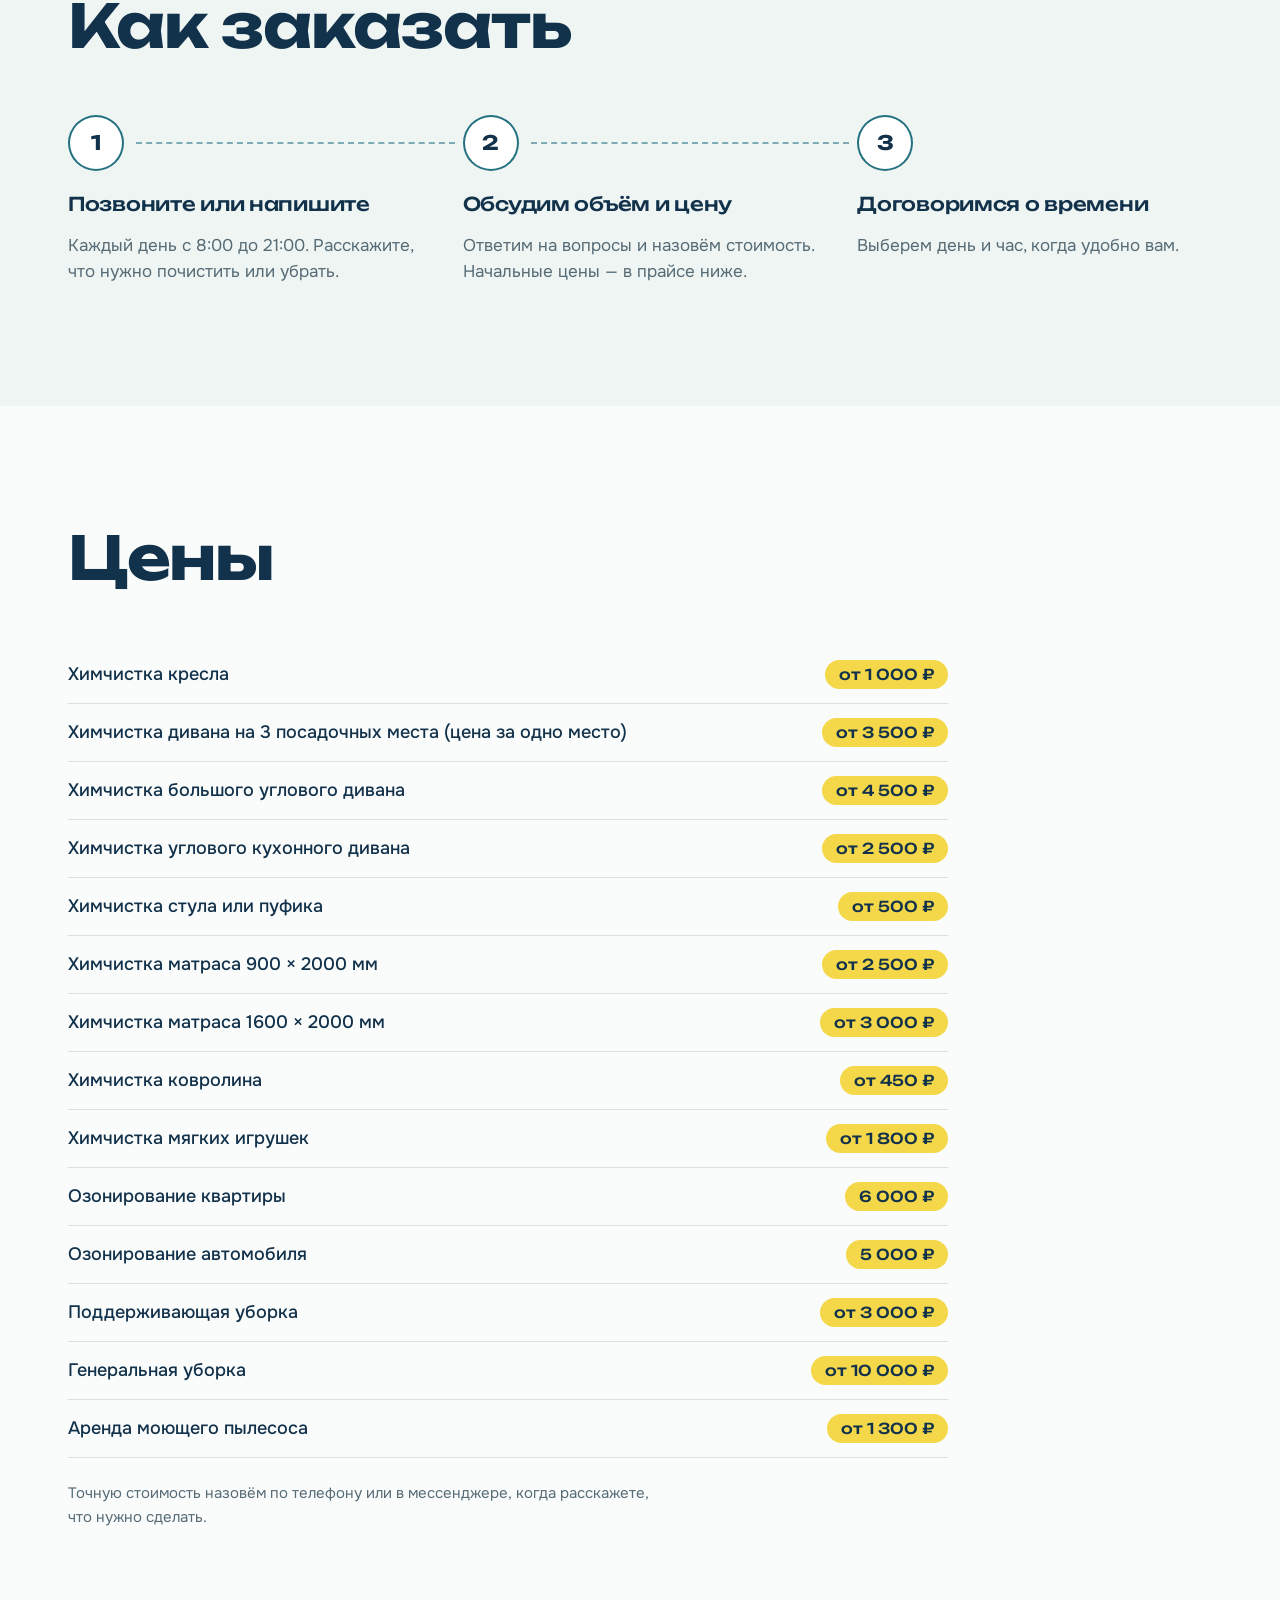
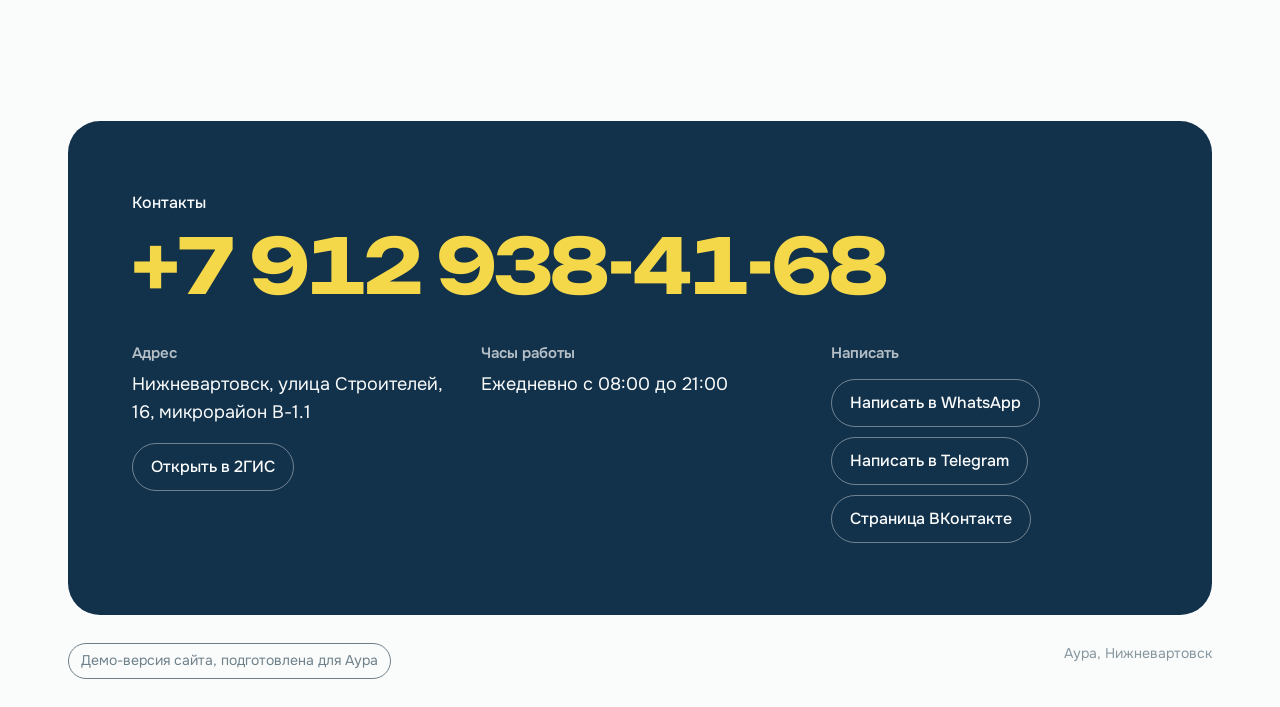
==== commit dd530cdb: "Демо: aura-klining-himchistka, potolki-rio-plus, salon-tajskogo-massazha-lenina-21, vslast-pekarnya-" ====
--- a/aura-klining-himchistka/index.html
+++ b/aura-klining-himchistka/index.html
@@ -92,7 +92,7 @@
       <h2 class="sec__title" data-reveal>Цены</h2>
       <div class="prices" data-reveal>
         <dl class="prices__list"><div class="prices__row"><dt>Химчистка кресла</dt><dd>от 1 000 ₽</dd></div>
-<div class="prices__row"><dt>Химчистка дивана, за одно посадочное место</dt><dd>от 3 500 ₽</dd></div>
+<div class="prices__row"><dt>Химчистка дивана на 3 посадочных места (цена за одно место)</dt><dd>от 3 500 ₽</dd></div>
 <div class="prices__row"><dt>Химчистка большого углового дивана</dt><dd>от 4 500 ₽</dd></div>
 <div class="prices__row"><dt>Химчистка углового кухонного дивана</dt><dd>от 2 500 ₽</dd></div>
 <div class="prices__row"><dt>Химчистка стула или пуфика</dt><dd>от 500 ₽</dd></div>
